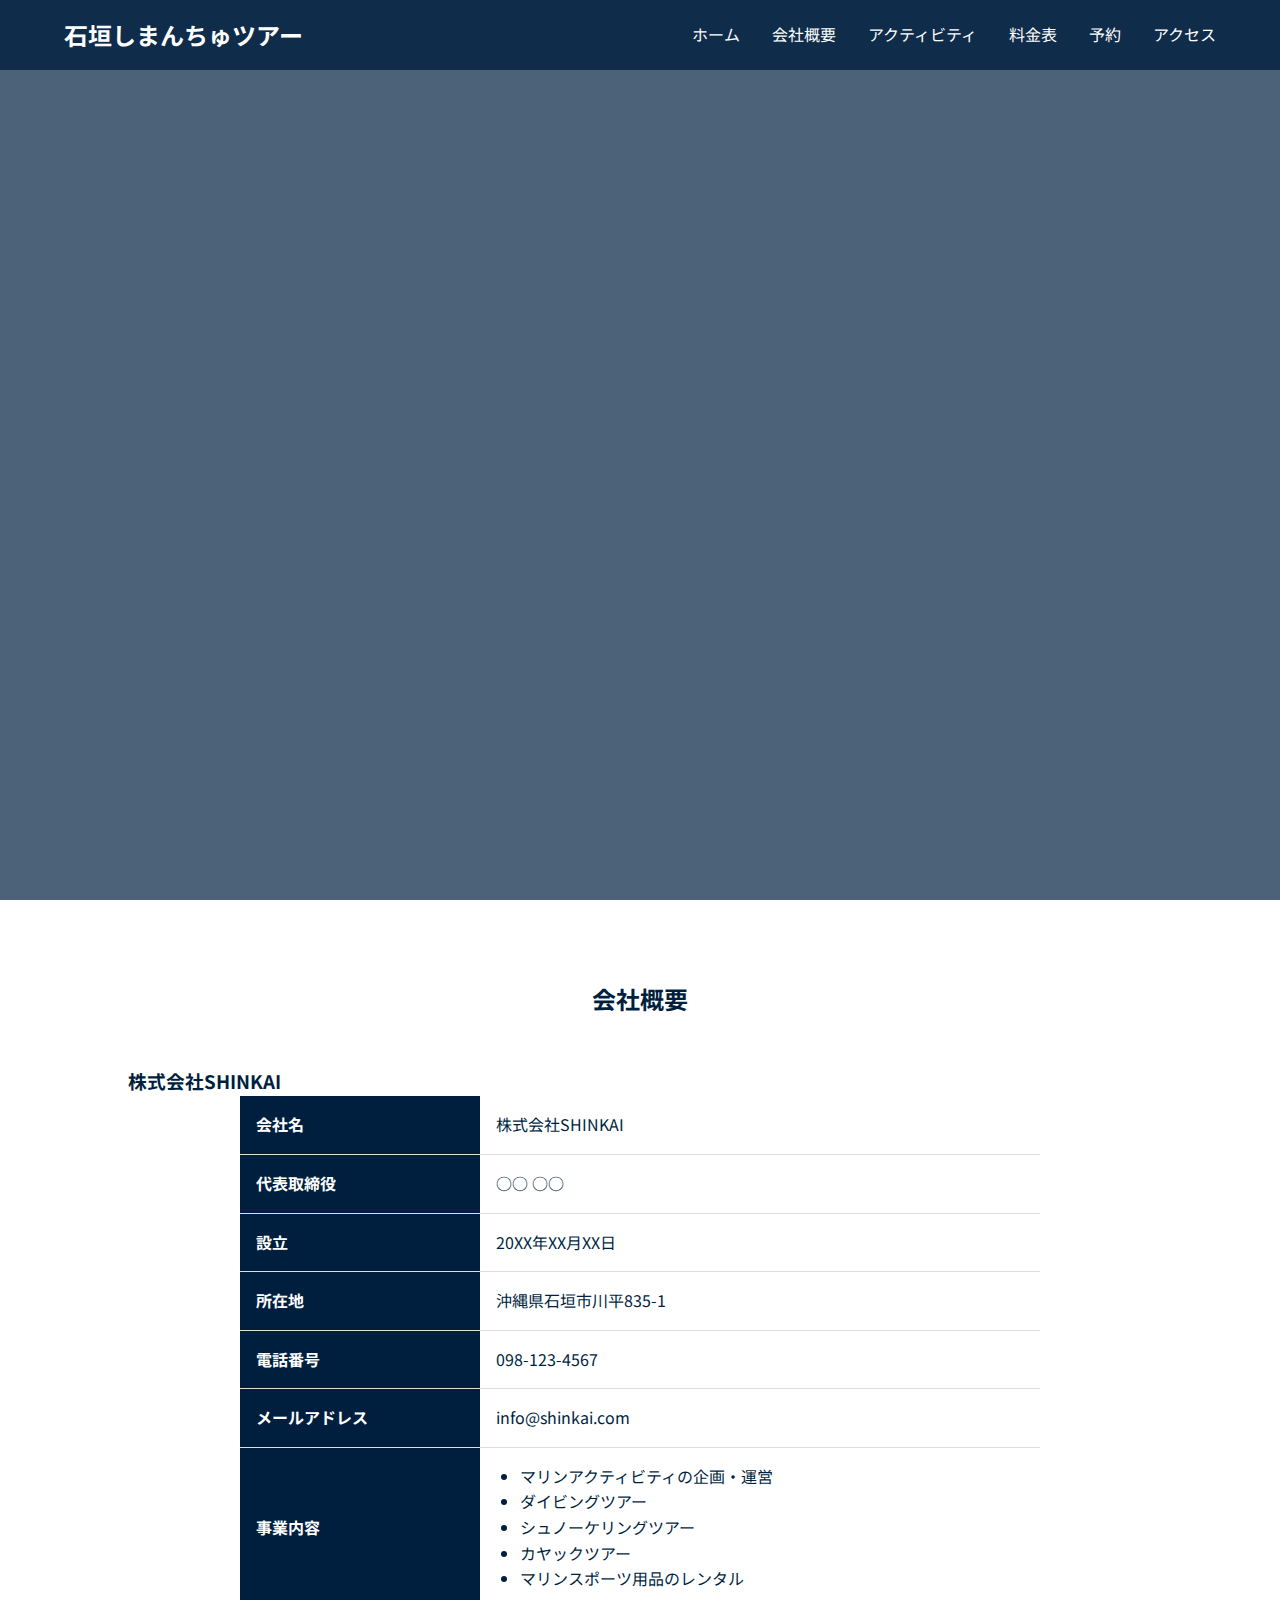
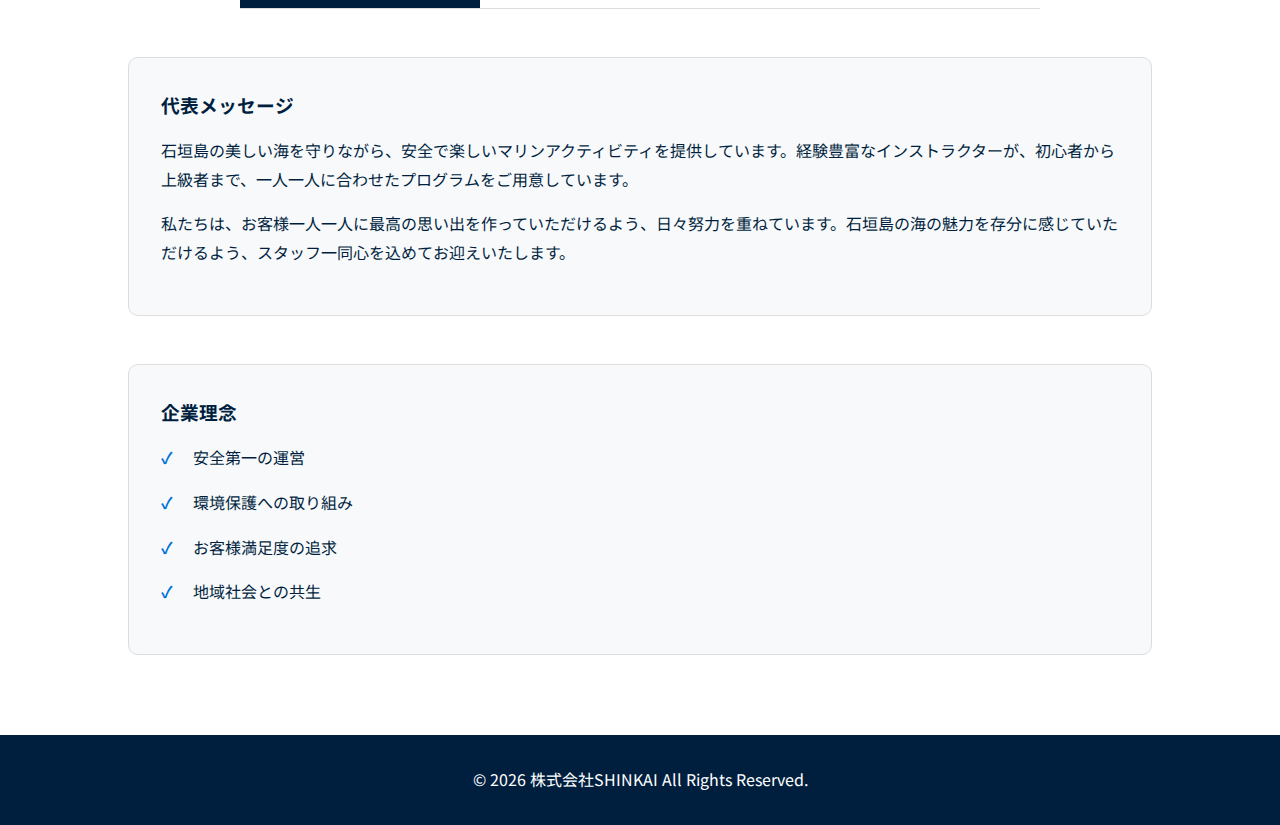
==== about.html @ 965baead "Add files via upload" ====
<!DOCTYPE html>
<html lang="ja">
<head>
    <meta charset="UTF-8">
    <meta name="viewport" content="width=device-width, initial-scale=1.0">
    <title>会社概要 | 石垣しまんちゅツアー</title>
    <link rel="stylesheet" href="styles.css">
    <link href="https://fonts.googleapis.com/css2?family=Noto+Sans+JP:wght@400;700&display=swap" rel="stylesheet">
</head>
<body>
    <header class="hero">
        <nav>
            <div class="logo">石垣しまんちゅツアー</div>
            <ul>
                <li><a href="index.html">ホーム</a></li>
                <li><a href="#about">会社概要</a></li>
                <li><a href="index.html#activities">アクティビティ</a></li>
                <li><a href="index.html#pricing">料金表</a></li>
                <li><a href="index.html#reservation">予約</a></li>
                <li><a href="index.html#access">アクセス</a></li>
            </ul>
        </nav>
    </header>

    <section id="about" class="section">
        <h2>会社概要</h2>
        <div class="about-content">
            <div class="company-info">
                <h3>株式会社SHINKAI</h3>
                <table class="company-table">
                    <tr>
                        <th>会社名</th>
                        <td>株式会社SHINKAI</td>
                    </tr>
                    <tr>
                        <th>代表取締役</th>
                        <td>○○ ○○</td>
                    </tr>
                    <tr>
                        <th>設立</th>
                        <td>20XX年XX月XX日</td>
                    </tr>
                    <tr>
                        <th>所在地</th>
                        <td>沖縄県石垣市川平835-1</td>
                    </tr>
                    <tr>
                        <th>電話番号</th>
                        <td>098-123-4567</td>
                    </tr>
                    <tr>
                        <th>メールアドレス</th>
                        <td>info@shinkai.com</td>
                    </tr>
                    <tr>
                        <th>事業内容</th>
                        <td>
                            <ul>
                                <li>マリンアクティビティの企画・運営</li>
                                <li>ダイビングツアー</li>
                                <li>シュノーケリングツアー</li>
                                <li>カヤックツアー</li>
                                <li>マリンスポーツ用品のレンタル</li>
                            </ul>
                        </td>
                    </tr>
                </table>
            </div>

            <div class="company-message">
                <h3>代表メッセージ</h3>
                <p>石垣島の美しい海を守りながら、安全で楽しいマリンアクティビティを提供しています。経験豊富なインストラクターが、初心者から上級者まで、一人一人に合わせたプログラムをご用意しています。</p>
                <p>私たちは、お客様一人一人に最高の思い出を作っていただけるよう、日々努力を重ねています。石垣島の海の魅力を存分に感じていただけるよう、スタッフ一同心を込めてお迎えいたします。</p>
            </div>

            <div class="company-philosophy">
                <h3>企業理念</h3>
                <ul>
                    <li>安全第一の運営</li>
                    <li>環境保護への取り組み</li>
                    <li>お客様満足度の追求</li>
                    <li>地域社会との共生</li>
                </ul>
            </div>
        </div>
    </section>

    <footer>
        <p>&copy; <script>document.write(new Date().getFullYear());</script> 株式会社SHINKAI All Rights Reserved.</p>
    </footer>
</body>
</html>
---- styles.css ----
/* 基本スタイル */
* {
    margin: 0;
    padding: 0;
    box-sizing: border-box;
}

:root {
    --navy: #001f3f;
    --navy-light: #003366;
    --navy-lighter: #004080;
    --blue: #0074D9;
    --blue-light: #7FDBFF;
    --white: #ffffff;
    --gray-light: #f8f9fa;
    --gray: #dddddd;
}

body {
    font-family: 'Noto Sans JP', sans-serif;
    line-height: 1.6;
    color: var(--navy);
}

/* ヘッダー */
.hero {
    background-image: linear-gradient(rgba(0, 31, 63, 0.7), rgba(0, 31, 63, 0.7)), url('images/IMG_20240331_151201.jpg');
    background-size: cover;
    background-position: center;
    height: 100vh;
    color: var(--white);
    display: flex;
    flex-direction: column;
}

nav {
    display: flex;
    justify-content: space-between;
    align-items: center;
    padding: 1rem 5%;
    background-color: rgba(0, 31, 63, 0.8);
}

.logo {
    font-size: 1.5rem;
    font-weight: bold;
    color: var(--white);
}

nav ul {
    display: flex;
    list-style: none;
}

nav ul li {
    margin-left: 2rem;
}

nav ul li a {
    color: var(--white);
    text-decoration: none;
    transition: color 0.3s;
}

nav ul li a:hover {
    color: var(--blue-light);
}

.hero-content {
    flex: 1;
    display: flex;
    justify-content: space-between;
    align-items: center;
    padding: 0 5%;
    max-width: 1400px;
    margin: 0 auto;
    width: 100%;
}

.hero-text {
    flex: 1;
    text-align: left;
    padding-right: 2rem;
}

.hero-form {
    flex: 1;
    max-width: 400px;
    background: rgba(255, 255, 255, 0.9);
    padding: 2rem;
    border-radius: 10px;
    color: var(--navy);
}

.hero-form h2 {
    color: var(--navy);
    margin-bottom: 1.5rem;
    text-align: center;
}

.hero-form .form-group {
    margin-bottom: 1rem;
}

.hero-form label {
    display: block;
    margin-bottom: 0.5rem;
    color: var(--navy);
}

.hero-form input,
.hero-form select {
    width: 100%;
    padding: 0.8rem;
    border: 1px solid var(--gray);
    border-radius: 5px;
    background: var(--white);
}

.hero-form .submit-button {
    width: 100%;
    margin-top: 1rem;
}

.hero-content h1 {
    font-size: 4rem;
    margin-bottom: 0.5rem;
    color: var(--white);
    text-shadow: 2px 2px 4px rgba(0, 0, 0, 0.3);
}

.hero-content .subtitle {
    font-size: 2rem;
    margin-bottom: 1rem;
    color: var(--blue-light);
    text-shadow: 1px 1px 2px rgba(0, 0, 0, 0.3);
}

.hero-content p {
    font-size: 1.2rem;
    margin-bottom: 2rem;
    color: var(--white);
}

/* セクション共通 */
.section {
    padding: 5rem 10%;
}

.section h2 {
    text-align: center;
    margin-bottom: 3rem;
    color: var(--navy);
}

/* アクティビティ */
.activity-grid {
    display: grid;
    grid-template-columns: repeat(auto-fit, minmax(300px, 1fr));
    gap: 2rem;
}

.activity-card {
    background: var(--gray-light);
    padding: 2rem;
    border-radius: 10px;
    text-align: center;
    transition: transform 0.3s;
    border: 1px solid var(--gray);
    display: flex;
    flex-direction: column;
    align-items: center;
}

.activity-image {
    width: 100%;
    aspect-ratio: 1;
    border-radius: 8px;
    overflow: hidden;
    margin-bottom: 1.5rem;
    background-color: var(--navy-light);
    position: relative;
}

.activity-image img {
    width: 100%;
    height: 100%;
    object-fit: cover;
    transition: transform 0.3s;
}

.activity-card:hover {
    transform: translateY(-5px);
    box-shadow: 0 4px 15px rgba(0, 31, 63, 0.1);
}

.activity-card:hover .activity-image img {
    transform: scale(1.1);
}

.activity-card h3 {
    color: var(--navy);
    margin-bottom: 1rem;
    font-size: 1.5rem;
}

.activity-card p {
    color: var(--navy);
    line-height: 1.6;
}

/* 料金表 */
.pricing-table {
    max-width: 600px;
    margin: 0 auto;
}

table {
    width: 100%;
    border-collapse: collapse;
}

th, td {
    padding: 1rem;
    text-align: left;
    border-bottom: 1px solid var(--gray);
}

th {
    background-color: var(--navy);
    color: var(--white);
}

/* 予約フォーム */
.reservation-form {
    max-width: 500px;
    margin: 0 auto;
    background: var(--gray-light);
    padding: 2rem;
    border-radius: 10px;
    border: 1px solid var(--gray);
}

.form-group {
    margin-bottom: 1.5rem;
}

label {
    display: block;
    margin-bottom: 0.5rem;
    color: var(--navy);
}

input, select {
    width: 100%;
    padding: 0.8rem;
    border: 1px solid var(--gray);
    border-radius: 5px;
    background: var(--white);
}

input:focus, select:focus {
    outline: none;
    border-color: var(--blue);
    box-shadow: 0 0 0 2px rgba(0, 116, 217, 0.2);
}

/* ボタン */
.cta-button, .submit-button {
    display: inline-block;
    padding: 1rem 2rem;
    background-color: var(--navy);
    color: var(--white);
    text-decoration: none;
    border-radius: 5px;
    transition: all 0.3s;
    border: none;
    cursor: pointer;
}

.cta-button:hover, .submit-button:hover {
    background-color: var(--navy-light);
    transform: translateY(-2px);
}

/* フッター */
footer {
    background-color: var(--navy);
    color: var(--white);
    text-align: center;
    padding: 2rem;
}

/* アクセス情報 */
.access-info {
    max-width: 800px;
    margin: 0 auto;
    text-align: center;
}

.access-info p {
    margin-bottom: 1rem;
    color: var(--navy);
}

.map-container {
    margin-top: 2rem;
    border-radius: 10px;
    overflow: hidden;
    box-shadow: 0 4px 15px rgba(0, 31, 63, 0.1);
}

/* 予約結果ページ */
.reservation-result {
    max-width: 600px;
    margin: 5rem auto;
    padding: 2rem;
    text-align: center;
    background: var(--gray-light);
    border-radius: 10px;
    border: 1px solid var(--gray);
}

.reservation-result h2 {
    color: var(--navy);
    margin-bottom: 2rem;
}

.error-list {
    list-style: none;
    color: #dc3545;
    margin-bottom: 2rem;
}

.back-button {
    display: inline-block;
    padding: 1rem 2rem;
    background-color: var(--navy);
    color: var(--white);
    text-decoration: none;
    border-radius: 5px;
    transition: all 0.3s;
}

.back-button:hover {
    background-color: var(--navy-light);
    transform: translateY(-2px);
}

/* レスポンシブデザイン */
@media (max-width: 768px) {
    nav {
        flex-direction: column;
    }

    nav ul {
        margin-top: 1rem;
    }

    nav ul li {
        margin: 0 1rem;
    }

    .hero-content {
        flex-direction: column;
        padding: 2rem;
    }

    .hero-text {
        padding-right: 0;
        margin-bottom: 2rem;
        text-align: center;
    }

    .hero-form {
        max-width: 100%;
    }

    .section {
        padding: 3rem 5%;
    }
}

/* 会社概要ページ */
.company-info {
    margin-bottom: 3rem;
}

.company-table {
    width: 100%;
    max-width: 800px;
    margin: 0 auto;
    border-collapse: collapse;
}

.company-table th {
    width: 30%;
    background-color: var(--navy);
    color: var(--white);
    padding: 1rem;
    text-align: left;
}

.company-table td {
    padding: 1rem;
    border-bottom: 1px solid var(--gray);
}

.company-table ul {
    list-style-type: disc;
    margin-left: 1.5rem;
}

.company-message {
    margin-bottom: 3rem;
    padding: 2rem;
    background-color: var(--gray-light);
    border-radius: 10px;
    border: 1px solid var(--gray);
}

.company-message h3 {
    color: var(--navy);
    margin-bottom: 1rem;
}

.company-message p {
    margin-bottom: 1rem;
    line-height: 1.8;
}

.company-philosophy {
    padding: 2rem;
    background-color: var(--gray-light);
    border-radius: 10px;
    border: 1px solid var(--gray);
}

.company-philosophy h3 {
    color: var(--navy);
    margin-bottom: 1rem;
}

.company-philosophy ul {
    list-style-type: none;
}

.company-philosophy li {
    position: relative;
    padding-left: 2rem;
    margin-bottom: 1rem;
    line-height: 1.8;
}

.company-philosophy li:before {
    content: "✓";
    position: absolute;
    left: 0;
    color: var(--blue);
    font-weight: bold;
}
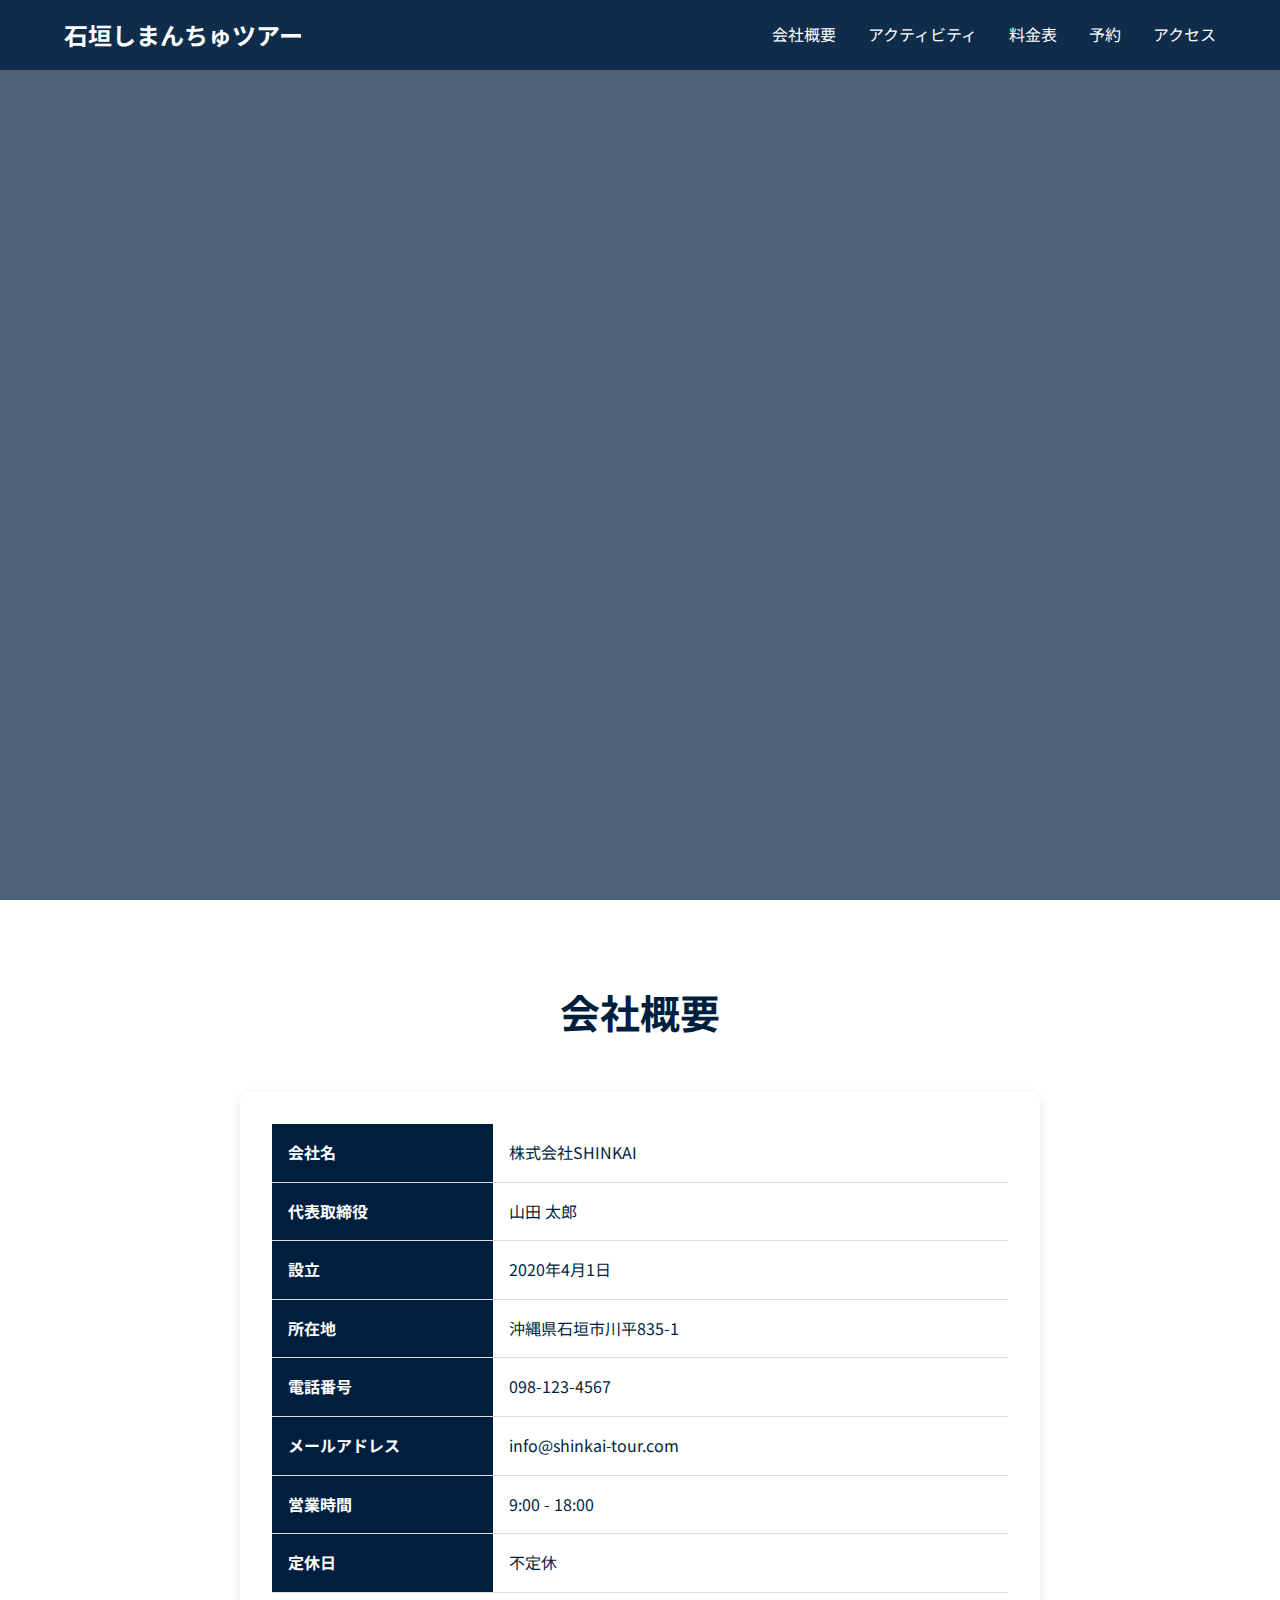
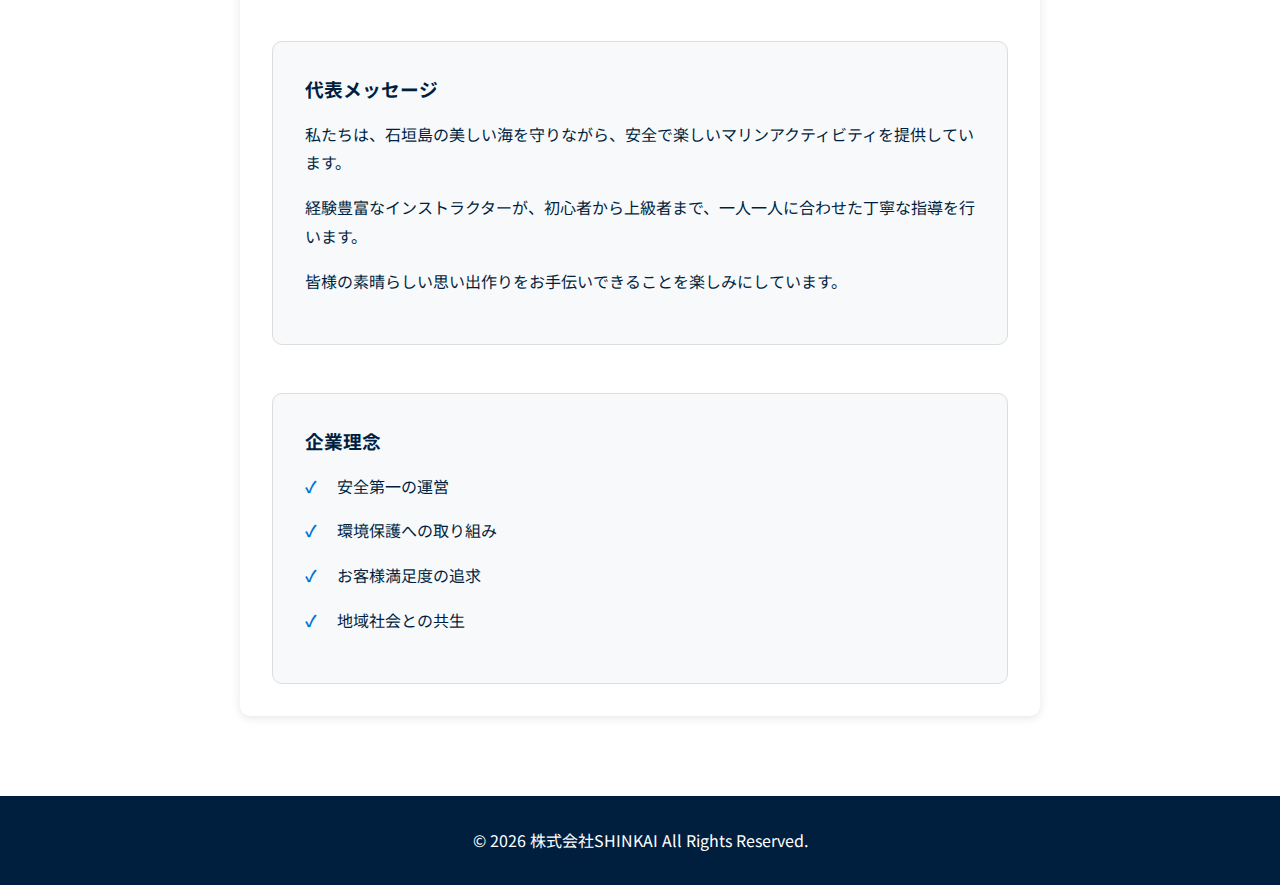
==== commit 1b0cc514: "Add files via upload" ====
--- a/about.html
+++ b/about.html
@@ -11,9 +11,13 @@
     <header class="hero">
         <nav>
             <div class="logo">石垣しまんちゅツアー</div>
-            <ul>
-                <li><a href="index.html">ホーム</a></li>
-                <li><a href="#about">会社概要</a></li>
+            <div class="hamburger">
+                <span></span>
+                <span></span>
+                <span></span>
+            </div>
+            <ul class="nav-links">
+                <li><a href="index.html#about">会社概要</a></li>
                 <li><a href="index.html#activities">アクティビティ</a></li>
                 <li><a href="index.html#pricing">料金表</a></li>
                 <li><a href="index.html#reservation">予約</a></li>
@@ -22,11 +26,10 @@
         </nav>
     </header>
 
-    <section id="about" class="section">
+    <section class="about-section">
         <h2>会社概要</h2>
         <div class="about-content">
             <div class="company-info">
-                <h3>株式会社SHINKAI</h3>
                 <table class="company-table">
                     <tr>
                         <th>会社名</th>
@@ -34,11 +37,11 @@
                     </tr>
                     <tr>
                         <th>代表取締役</th>
-                        <td>○○ ○○</td>
+                        <td>山田 太郎</td>
                     </tr>
                     <tr>
                         <th>設立</th>
-                        <td>20XX年XX月XX日</td>
+                        <td>2020年4月1日</td>
                     </tr>
                     <tr>
                         <th>所在地</th>
@@ -50,27 +53,24 @@
                     </tr>
                     <tr>
                         <th>メールアドレス</th>
-                        <td>info@shinkai.com</td>
+                        <td>info@shinkai-tour.com</td>
                     </tr>
                     <tr>
-                        <th>事業内容</th>
-                        <td>
-                            <ul>
-                                <li>マリンアクティビティの企画・運営</li>
-                                <li>ダイビングツアー</li>
-                                <li>シュノーケリングツアー</li>
-                                <li>カヤックツアー</li>
-                                <li>マリンスポーツ用品のレンタル</li>
-                            </ul>
-                        </td>
+                        <th>営業時間</th>
+                        <td>9:00 - 18:00</td>
+                    </tr>
+                    <tr>
+                        <th>定休日</th>
+                        <td>不定休</td>
                     </tr>
                 </table>
             </div>
 
             <div class="company-message">
                 <h3>代表メッセージ</h3>
-                <p>石垣島の美しい海を守りながら、安全で楽しいマリンアクティビティを提供しています。経験豊富なインストラクターが、初心者から上級者まで、一人一人に合わせたプログラムをご用意しています。</p>
-                <p>私たちは、お客様一人一人に最高の思い出を作っていただけるよう、日々努力を重ねています。石垣島の海の魅力を存分に感じていただけるよう、スタッフ一同心を込めてお迎えいたします。</p>
+                <p>私たちは、石垣島の美しい海を守りながら、安全で楽しいマリンアクティビティを提供しています。</p>
+                <p>経験豊富なインストラクターが、初心者から上級者まで、一人一人に合わせた丁寧な指導を行います。</p>
+                <p>皆様の素晴らしい思い出作りをお手伝いできることを楽しみにしています。</p>
             </div>
 
             <div class="company-philosophy">
@@ -88,5 +88,24 @@
     <footer>
         <p>&copy; <script>document.write(new Date().getFullYear());</script> 株式会社SHINKAI All Rights Reserved.</p>
     </footer>
+
+    <script>
+        document.addEventListener('DOMContentLoaded', function() {
+            const hamburger = document.querySelector('.hamburger');
+            const navLinks = document.querySelector('.nav-links');
+
+            hamburger.addEventListener('click', function() {
+                hamburger.classList.toggle('active');
+                navLinks.classList.toggle('active');
+            });
+
+            document.querySelectorAll('.nav-links a').forEach(link => {
+                link.addEventListener('click', () => {
+                    hamburger.classList.remove('active');
+                    navLinks.classList.remove('active');
+                });
+            });
+        });
+    </script>
 </body>
 </html> --- a/styles.css
+++ b/styles.css
@@ -39,6 +39,7 @@
     align-items: center;
     padding: 1rem 5%;
     background-color: rgba(0, 31, 63, 0.8);
+    position: relative;
 }
 
 .logo {
@@ -47,23 +48,38 @@
     color: var(--white);
 }
 
-nav ul {
+.nav-links {
     display: flex;
     list-style: none;
 }
 
-nav ul li {
+.nav-links li {
     margin-left: 2rem;
 }
 
-nav ul li a {
+.nav-links li a {
     color: var(--white);
     text-decoration: none;
     transition: color 0.3s;
 }
 
-nav ul li a:hover {
+.nav-links li a:hover {
     color: var(--blue-light);
+}
+
+.hamburger {
+    display: none;
+    cursor: pointer;
+    padding: 0.5rem;
+}
+
+.hamburger span {
+    display: block;
+    width: 25px;
+    height: 3px;
+    background-color: var(--white);
+    margin: 5px 0;
+    transition: all 0.3s;
 }
 
 .hero-content {
@@ -349,16 +365,41 @@
 
 /* レスポンシブデザイン */
 @media (max-width: 768px) {
-    nav {
+    .hamburger {
+        display: block;
+    }
+
+    .nav-links {
+        display: none;
+        position: absolute;
+        top: 100%;
+        right: 0;
+        background-color: rgba(0, 31, 63, 0.9);
+        width: 200px;
+        padding: 1rem;
         flex-direction: column;
-    }
-
-    nav ul {
-        margin-top: 1rem;
-    }
-
-    nav ul li {
-        margin: 0 1rem;
+        align-items: flex-end;
+        border-radius: 0 0 0 10px;
+    }
+
+    .nav-links.active {
+        display: flex;
+    }
+
+    .nav-links li {
+        margin: 1rem 0;
+    }
+
+    .hamburger.active span:nth-child(1) {
+        transform: rotate(45deg) translate(5px, 5px);
+    }
+
+    .hamburger.active span:nth-child(2) {
+        opacity: 0;
+    }
+
+    .hamburger.active span:nth-child(3) {
+        transform: rotate(-45deg) translate(7px, -6px);
     }
 
     .hero-content {
@@ -458,4 +499,26 @@
     left: 0;
     color: var(--blue);
     font-weight: bold;
+}
+
+/* 会社概要ページのセクション */
+.about-section {
+    padding: 5rem 10%;
+    background-color: var(--white);
+}
+
+.about-section h2 {
+    text-align: center;
+    margin-bottom: 3rem;
+    color: var(--navy);
+    font-size: 2.5rem;
+}
+
+.about-content {
+    max-width: 800px;
+    margin: 0 auto;
+    padding: 2rem;
+    background-color: var(--white);
+    border-radius: 10px;
+    box-shadow: 0 2px 10px rgba(0, 0, 0, 0.1);
 } 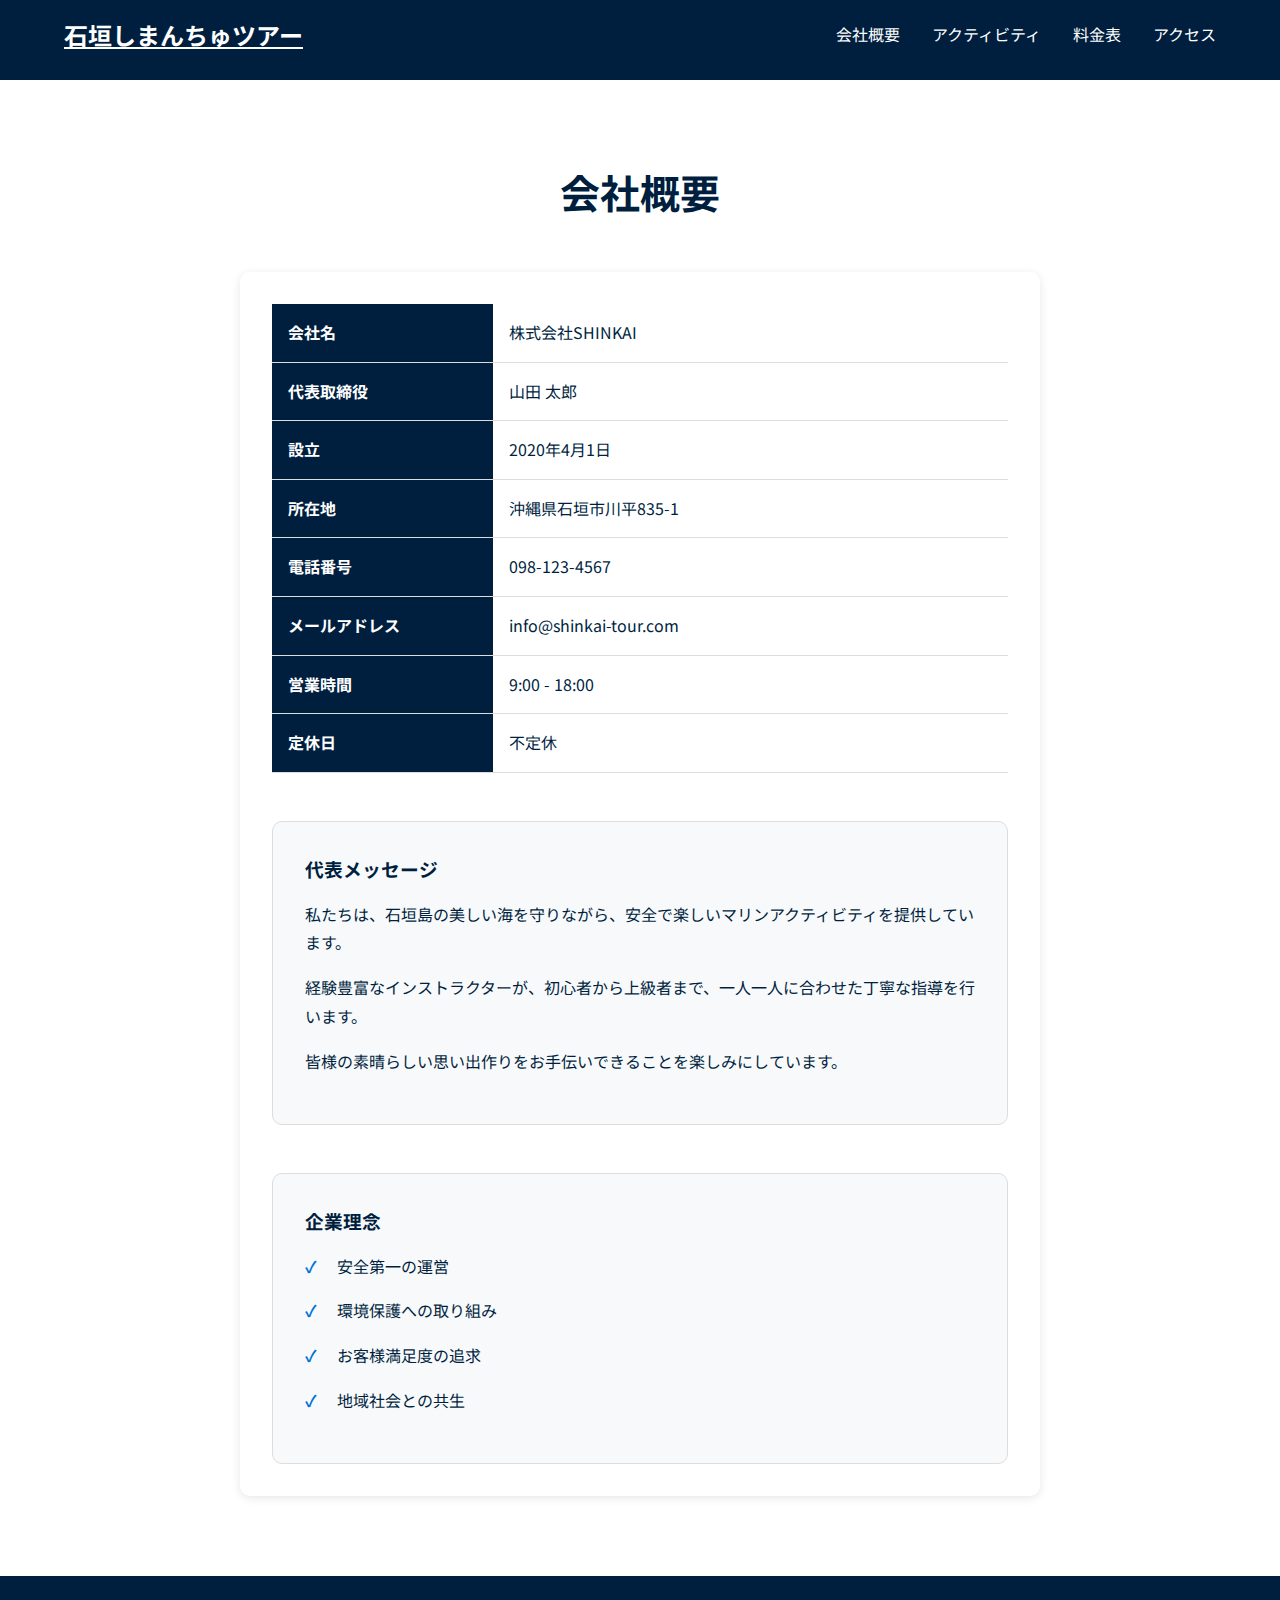
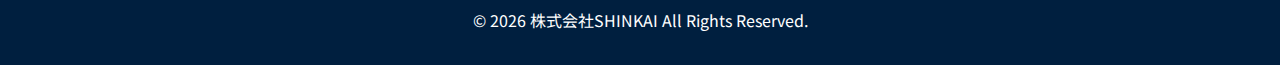
==== commit df46a9dd: "Add files via upload" ====
--- a/about.html
+++ b/about.html
@@ -7,20 +7,19 @@
     <link rel="stylesheet" href="styles.css">
     <link href="https://fonts.googleapis.com/css2?family=Noto+Sans+JP:wght@400;700&display=swap" rel="stylesheet">
 </head>
-<body>
+<body class="about-page">
     <header class="hero">
         <nav>
-            <div class="logo">石垣しまんちゅツアー</div>
+            <a href="index.html" class="logo">石垣しまんちゅツアー</a>
             <div class="hamburger">
                 <span></span>
                 <span></span>
                 <span></span>
             </div>
             <ul class="nav-links">
-                <li><a href="index.html#about">会社概要</a></li>
+                <li><a href="about.html">会社概要</a></li>
                 <li><a href="index.html#activities">アクティビティ</a></li>
                 <li><a href="index.html#pricing">料金表</a></li>
-                <li><a href="index.html#reservation">予約</a></li>
                 <li><a href="index.html#access">アクセス</a></li>
             </ul>
         </nav>
--- a/styles.css
+++ b/styles.css
@@ -31,6 +31,13 @@
     color: var(--white);
     display: flex;
     flex-direction: column;
+}
+
+/* 会社概要ページのヘッダー */
+.about-page .hero {
+    background: var(--navy);
+    height: auto;
+    min-height: 80px;
 }
 
 nav {
